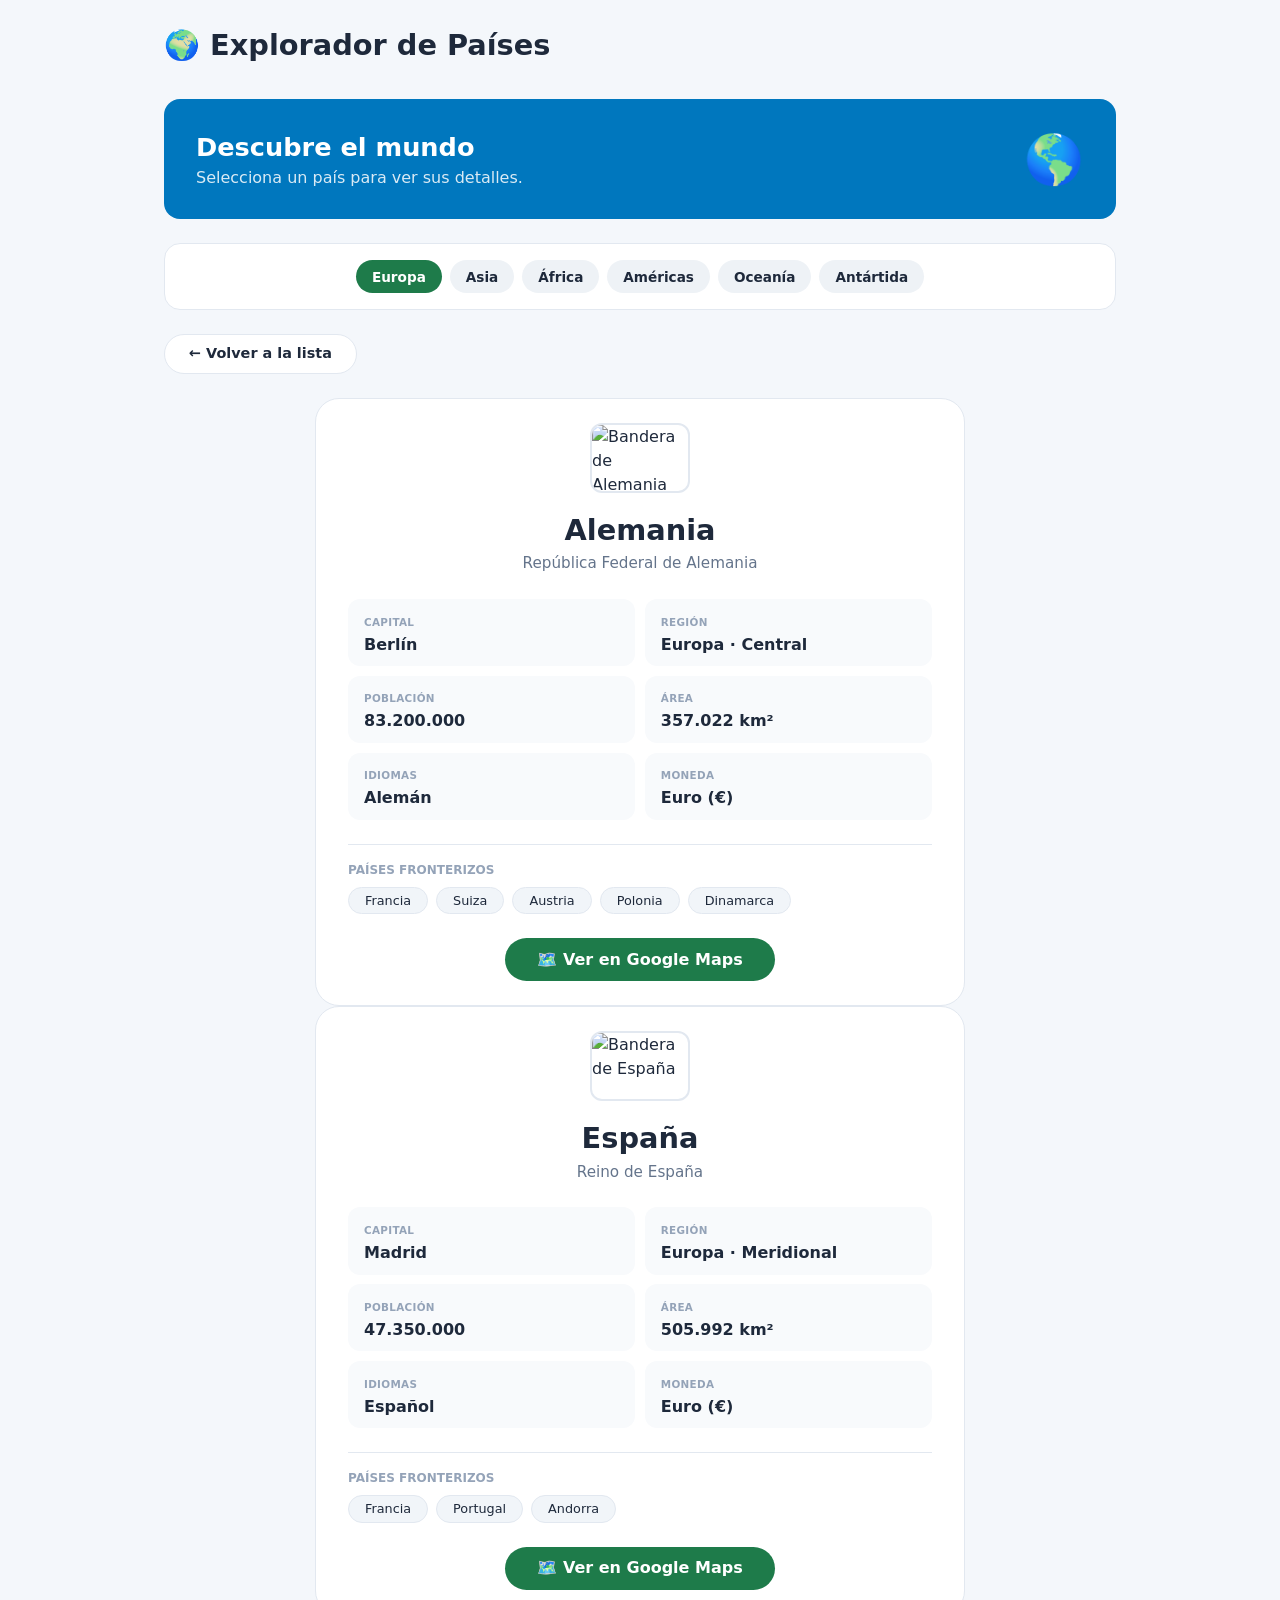
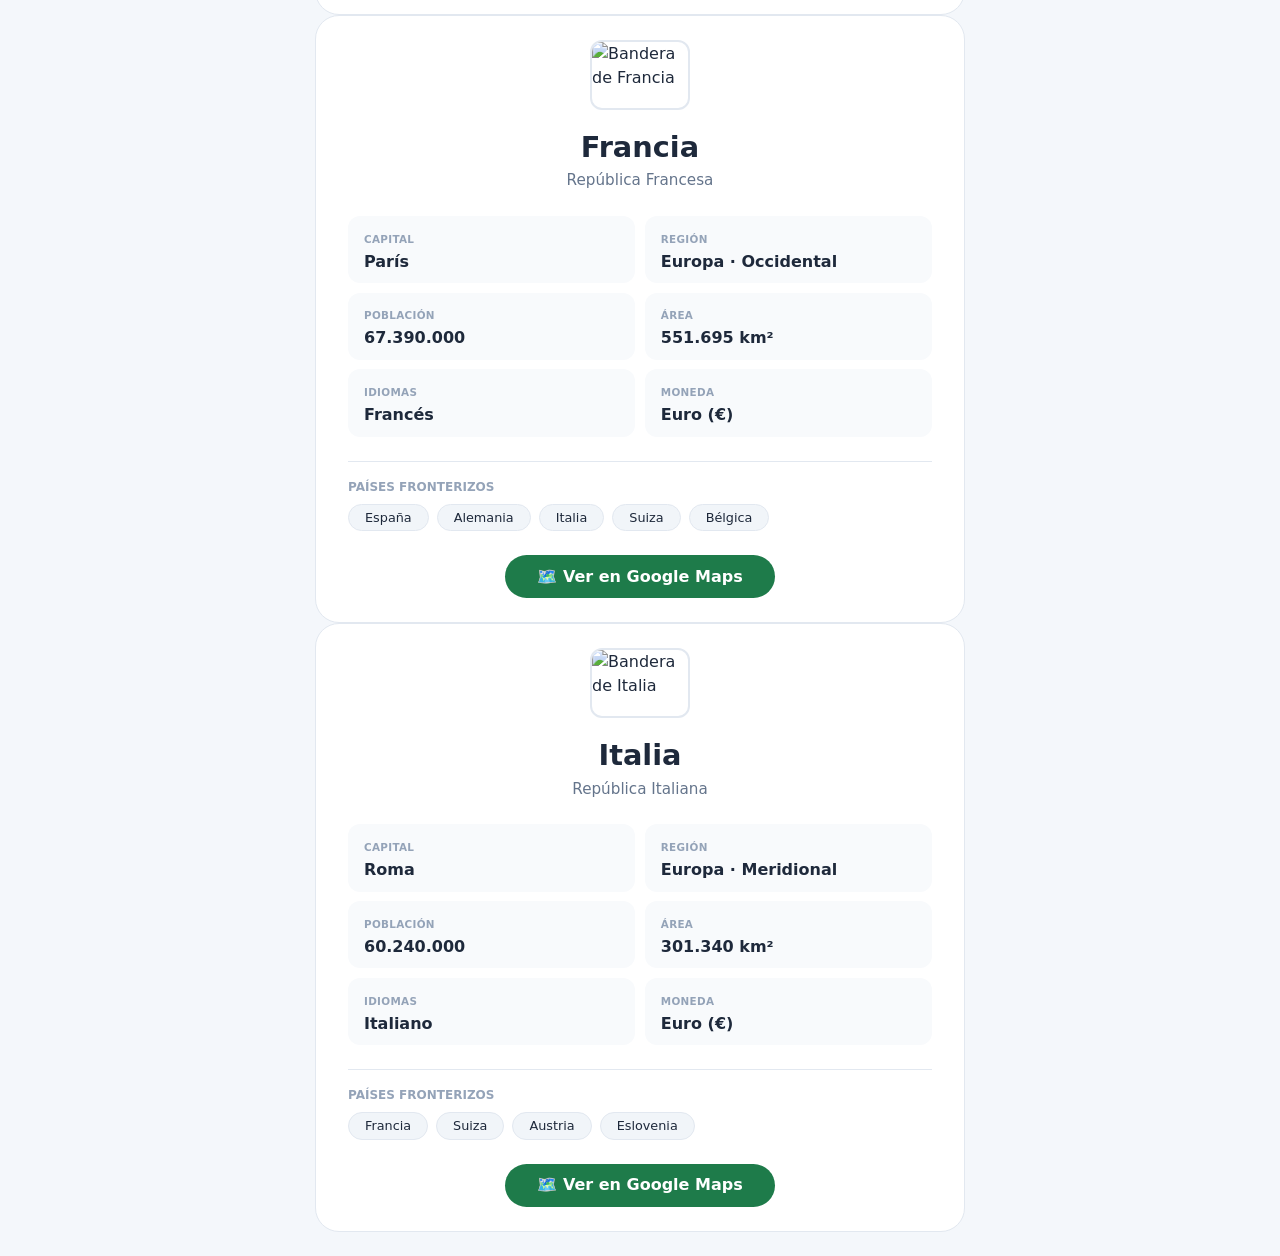
==== PWAEjemplo1Paises/WWWROOT/index.html @ dd1b7ba0 "Agregar archivos de proyecto." ====
<!DOCTYPE html>
<html lang="es">
<head>
    <meta charset="UTF-8" />
    <meta name="viewport" content="width=device-width, initial-scale=1.0" />
    <title>Explorador de Países</title>
    <link rel="stylesheet" href="css/styles.css" />
</head>
<body>

    <header>
        <h1>🌍 Explorador de Países</h1>
    </header>

    <section class="main">
        <div class="hero">
            <div>
                <h2>Descubre el mundo</h2>
                <p>Selecciona un país para ver sus detalles.</p>
            </div>
            <div style="font-size:3rem;">🌎</div>
        </div>

        <div class="filters">
            <a href="#" class="active" data-region="Europe">Europa</a>
            <a href="#" data-region="Asia">Asia</a>
            <a href="#" data-region="Africa">África</a>
            <a href="#" data-region="Americas">Américas</a>
            <a href="#" data-region="Oceania">Oceanía</a>
            <a href="#" data-region="Polar">Antártida</a>
        </div>

        <div class="country-grid">
           
           
        </div>
    </section>

    <template id="plantillas">
        <a href="#pais_espana" class="country-card">
            <div class="flag"><img src="https://flagcdn.com/es.svg" /></div>
            <div class="info"><h3>España</h3><p>📍 Madrid</p></div>
            <span class="arrow">→</span>
        </a>
    </template>
    <section class="FichaPaises">
        <a href="index.html" class="back-link">← Volver a la lista</a>

        <article class="detail-card" id="pais_alemania">
            <div class="flag-big"><img src="https://flagcdn.com/de.svg" alt="Bandera de Alemania" /></div>
            <h2>Alemania</h2>
            <p class="official-name">República Federal de Alemania</p>
            <div class="detail-grid">
                <div class="item"><span class="label">Capital</span><div class="value">Berlín</div></div>
                <div class="item"><span class="label">Región</span><div class="value">Europa · Central</div></div>
                <div class="item"><span class="label">Población</span><div class="value">83.200.000</div></div>
                <div class="item"><span class="label">Área</span><div class="value">357.022 km²</div></div>
                <div class="item"><span class="label">Idiomas</span><div class="value">Alemán</div></div>
                <div class="item"><span class="label">Moneda</span><div class="value">Euro (€)</div></div>
            </div>
            <div class="border-countries">
                <h4>Países fronterizos</h4>
                <div class="border-tags">
                    <a href="pais-francia.html">Francia</a>
                    <span>Suiza</span>
                    <span>Austria</span>
                    <span>Polonia</span>
                    <span>Dinamarca</span>
                </div>
            </div>
            <div class="detail-actions">
                <a href="https://www.google.com/maps/search/?api=1&query=Argentina" target="_blank">🗺️ Ver en Google Maps</a>
            </div>
        </article>

        <article class="detail-card" id="pais_espana">
            <div class="flag-big"><img src="https://flagcdn.com/es.svg" alt="Bandera de España" /></div>
            <h2>España</h2>
            <p class="official-name">Reino de España</p>
            <div class="detail-grid">
                <div class="item"><span class="label">Capital</span><div class="value">Madrid</div></div>
                <div class="item"><span class="label">Región</span><div class="value">Europa · Meridional</div></div>
                <div class="item"><span class="label">Población</span><div class="value">47.350.000</div></div>
                <div class="item"><span class="label">Área</span><div class="value">505.992 km²</div></div>
                <div class="item"><span class="label">Idiomas</span><div class="value">Español</div></div>
                <div class="item"><span class="label">Moneda</span><div class="value">Euro (€)</div></div>
            </div>
            <div class="border-countries">
                <h4>Países fronterizos</h4>
                <div class="border-tags">
                    <a href="pais-francia.html">Francia</a>
                    <span>Portugal</span>
                    <span>Andorra</span>
                </div>
            </div>
            <div class="detail-actions">
                <a href="https://www.google.com/maps/search/?api=1&query=Espana" target="_blank">🗺️ Ver en Google Maps</a>
            </div>
        </article>

        <article class="detail-card" id="pais_francia">
            <div class="flag-big"><img src="https://flagcdn.com/fr.svg" alt="Bandera de Francia" /></div>
            <h2>Francia</h2>
            <p class="official-name">República Francesa</p>
            <div class="detail-grid">
                <div class="item"><span class="label">Capital</span><div class="value">París</div></div>
                <div class="item"><span class="label">Región</span><div class="value">Europa · Occidental</div></div>
                <div class="item"><span class="label">Población</span><div class="value">67.390.000</div></div>
                <div class="item"><span class="label">Área</span><div class="value">551.695 km²</div></div>
                <div class="item"><span class="label">Idiomas</span><div class="value">Francés</div></div>
                <div class="item"><span class="label">Moneda</span><div class="value">Euro (€)</div></div>
            </div>
            <div class="border-countries">
                <h4>Países fronterizos</h4>
                <div class="border-tags">
                    <a href="pais-espana.html">España</a>
                    <a href="pais-alemania.html">Alemania</a>
                    <a href="pais-italia.html">Italia</a>
                    <span>Suiza</span>
                    <span>Bélgica</span>
                </div>
            </div>
            <div class="detail-actions">
                <a href="https://www.google.com/maps/search/?api=1&query=Francia" target="_blank">🗺️ Ver en Google Maps</a>
            </div>
        </article>

        <article class="detail-card" id="pais_italia">
            <div class="flag-big"><img src="https://flagcdn.com/it.svg" alt="Bandera de Italia" /></div>
            <h2>Italia</h2>
            <p class="official-name">República Italiana</p>
            <div class="detail-grid">
                <div class="item"><span class="label">Capital</span><div class="value">Roma</div></div>
                <div class="item"><span class="label">Región</span><div class="value">Europa · Meridional</div></div>
                <div class="item"><span class="label">Población</span><div class="value">60.240.000</div></div>
                <div class="item"><span class="label">Área</span><div class="value">301.340 km²</div></div>
                <div class="item"><span class="label">Idiomas</span><div class="value">Italiano</div></div>
                <div class="item"><span class="label">Moneda</span><div class="value">Euro (€)</div></div>
            </div>
            <div class="border-countries">
                <h4>Países fronterizos</h4>
                <div class="border-tags">
                    <a href="pais-francia.html">Francia</a>
                    <span>Suiza</span>
                    <span>Austria</span>
                    <span>Eslovenia</span>
                </div>
            </div>
            <div class="detail-actions">
                <a href="https://www.google.com/maps/search/?api=1&query=Italia" target="_blank">🗺️ Ver en Google Maps</a>
            </div>
        </article>
    </section>

    <script>

        const plantillas = document.querySelector("#plantillas");

        const apikey ="rc_live_ab350b520e82412db0601163b8aa3f0e"
        const cards = document.querySelectorAll(".detail-card");
        const cardSection = document.querySelector(".FichaPaises");
        const mainSection = document.querySelector(".main");


        document.querySelector(".filters").addEventListener("click",async function (e) {
            if (e.target.tagName==="A") {
                let region = e.target.dataset.region;
                await descargarPorRegion(region);
            }
        });

        async function descargarPorRegion(region) {
            const response = await fetch(
                `https://countries.dev/region/${region}`               
            );
            if (response.ok) {

                var clon = plantillas.content.querySelector(".country-card").cloneNode(true);

                const data = await response.json();
                console.log(data);

            }
        }


        function route() {
            let hash = window.location.hash;

            for (let c of cards) {
                if ("#"+c.id==hash) {
                    c.style.display = "block";
                    mainSection.style.display = "none";
                    cardSection.style.display = "block";
                }
            }
           
        }

        window.addEventListener("hashchange", function() {
            route();
        });
    </script>

</body>
</html>
---- PWAEjemplo1Paises/WWWROOT/css/styles.css ----
* {
    margin: 0;
    padding: 0;
    box-sizing: border-box;
}

body {
    font-family: system-ui, -apple-system, sans-serif;
    background: #f4f7fb;
    color: #1e293b;
    line-height: 1.5;
    padding: 1.5rem;
    max-width: 1000px;
    margin: 0 auto;
}

header {
    margin-bottom: 2rem;
}
header h1 {
    font-size: 1.8rem;
    font-weight: 700;
    display: flex;
    align-items: center;
    gap: 0.5rem;
}

#view-list {
    display: block;
}
#view-detail {
    display: none;
}

.hero {
    background: #0077be;
    color: white;
    padding: 1.5rem 2rem;
    border-radius: 1rem;
    margin-bottom: 1.5rem;
    display: flex;
    justify-content: space-between;
    align-items: center;
}
.hero h2 {
    font-size: 1.6rem;
    font-weight: 700;
}
.hero p {
    opacity: 0.85;
}

.filters {
    background: white;
    padding: 1rem 1.5rem;
    border-radius: 1rem;
    border: 1px solid #e2e8f0;
    margin-bottom: 1.5rem;
    display: flex;
    flex-wrap: wrap;
    justify-content: center;
    gap: 0.5rem;
}
.filters a {
    padding: 0.4rem 1rem;
    border-radius: 999px;
    background: #eef2f6;
    text-decoration: none;
    color: #1e293b;
    font-weight: 600;
    font-size: 0.85rem;
}
.filters a.active {
    background: #1e7b4a;
    color: white;
}

.country-grid {
    display: grid;
    grid-template-columns: repeat(auto-fill, minmax(200px, 1fr));
    gap: 1rem;
}

.country-card {
    background: white;
    border-radius: 1rem;
    padding: 1rem 1.2rem;
    border: 1px solid #e2e8f0;
    display: flex;
    align-items: center;
    gap: 0.8rem;
    text-decoration: none;
    color: #1e293b;
    transition: 0.15s;
    cursor: pointer;
}
.country-card:hover {
    transform: translateY(-3px);
    box-shadow: 0 6px 20px rgba(0,0,0,0.06);
    border-color: #0077be;
}
.country-card .flag {
    width: 44px;
    height: 44px;
    border-radius: 50%;
    overflow: hidden;
    background: #eef2f6;
    border: 2px solid #e2e8f0;
    flex-shrink: 0;
}
.country-card .flag img {
    width: 100%;
    height: 100%;
    object-fit: cover;
}
.country-card .info h3 {
    font-size: 1rem;
    font-weight: 700;
}
.country-card .info p {
    font-size: 0.75rem;
    color: #64748b;
}
.country-card .arrow {
    margin-left: auto;
    color: #94a3b8;
    font-size: 1.2rem;
}

.back-link {
    display: inline-block;
    margin-bottom: 1.5rem;
    padding: 0.5rem 1.5rem;
    background: white;
    border: 1px solid #e2e8f0;
    border-radius: 999px;
    text-decoration: none;
    color: #1e293b;
    font-weight: 600;
    font-size: 0.9rem;
    cursor: pointer;
}
.back-link:hover {
    background: #f1f5f9;
}

.detail-card {
    background: white;
    border-radius: 1.5rem;
    padding: 1.5rem 2rem;
    border: 1px solid #e2e8f0;
    max-width: 650px;
    margin: 0 auto;
}
.detail-card .flag-big {
    width: 100px;
    height: 70px;
    border-radius: 0.75rem;
    overflow: hidden;
    border: 2px solid #e2e8f0;
    margin: 0 auto 1rem;
}
.detail-card .flag-big img {
    width: 100%;
    height: 100%;
    object-fit: cover;
}
.detail-card h2 {
    text-align: center;
    font-size: 1.8rem;
    font-weight: 700;
}
.detail-card .official-name {
    text-align: center;
    color: #64748b;
    font-size: 0.95rem;
    margin-bottom: 1.5rem;
}
.detail-grid {
    display: grid;
    grid-template-columns: 1fr 1fr;
    gap: 0.6rem;
    margin: 1.5rem 0;
}
.detail-grid .item {
    background: #f8fafc;
    padding: 0.6rem 1rem;
    border-radius: 0.75rem;
}
.detail-grid .item .label {
    font-size: 0.65rem;
    text-transform: uppercase;
    font-weight: 700;
    color: #94a3b8;
    letter-spacing: 0.03em;
}
.detail-grid .item .value {
    font-weight: 600;
}

.border-countries {
    border-top: 1px solid #e2e8f0;
    padding-top: 1rem;
    margin: 1rem 0 0.5rem;
}
.border-countries h4 {
    font-size: 0.75rem;
    text-transform: uppercase;
    color: #94a3b8;
    margin-bottom: 0.5rem;
}
.border-tags {
    display: flex;
    flex-wrap: wrap;
    gap: 0.5rem;
}
.border-tags a,
.border-tags span {
    background: #f1f5f9;
    padding: 0.2rem 1rem;
    border-radius: 999px;
    text-decoration: none;
    color: #1e293b;
    font-size: 0.8rem;
    font-weight: 500;
    border: 1px solid #e2e8f0;
    display: inline-block;
}
.border-tags a:hover {
    background: #0077be;
    color: white;
    border-color: #0077be;
}

.detail-actions {
    margin-top: 1.5rem;
    text-align: center;
}
.detail-actions a {
    background: #1e7b4a;
    color: white;
    padding: 0.6rem 2rem;
    border-radius: 999px;
    text-decoration: none;
    font-weight: 600;
    display: inline-block;
}
.detail-actions a:hover {
    background: #2a9d6e;
}

/* Ocultar todos los detalles por defecto (para las versiones SPA) */
.pais-detail {
    display: none;
}

@media (max-width: 640px) {
    .hero { flex-direction: column; text-align: center; }
    .detail-grid { grid-template-columns: 1fr; }
    .country-grid { grid-template-columns: 1fr; }
}


/*.detail-card, .FichaPaises {
    display: none;
}*/
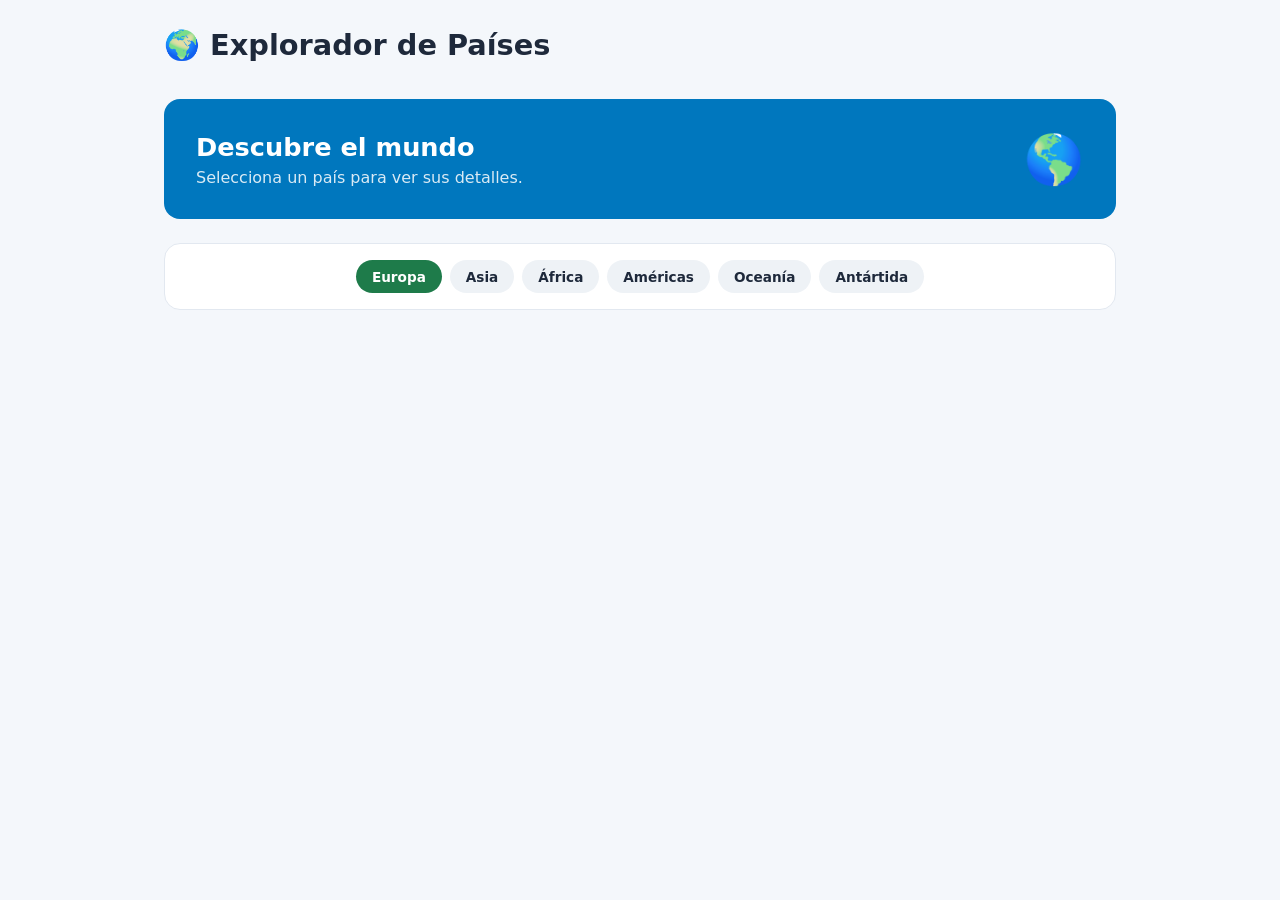
==== commit 54bd5257: "Solucionado y funcionando" ====
--- a/PWAEjemplo1Paises/WWWROOT/index.html
+++ b/PWAEjemplo1Paises/WWWROOT/index.html
@@ -22,7 +22,7 @@
         </div>
 
         <div class="filters">
-            <a href="#" class="active" data-region="Europe">Europa</a>
+            <a href="#" data-region="Europe">Europa</a>
             <a href="#" data-region="Asia">Asia</a>
             <a href="#" data-region="Africa">África</a>
             <a href="#" data-region="Americas">Américas</a>
@@ -31,8 +31,8 @@
         </div>
 
         <div class="country-grid">
-           
-           
+
+
         </div>
     </section>
 
@@ -46,7 +46,7 @@
     <section class="FichaPaises">
         <a href="index.html" class="back-link">← Volver a la lista</a>
 
-        <article class="detail-card" id="pais_alemania">
+        <article class="detail-card" id="pais">
             <div class="flag-big"><img src="https://flagcdn.com/de.svg" alt="Bandera de Alemania" /></div>
             <h2>Alemania</h2>
             <p class="official-name">República Federal de Alemania</p>
@@ -57,147 +57,122 @@
                 <div class="item"><span class="label">Área</span><div class="value">357.022 km²</div></div>
                 <div class="item"><span class="label">Idiomas</span><div class="value">Alemán</div></div>
                 <div class="item"><span class="label">Moneda</span><div class="value">Euro (€)</div></div>
-            </div>
-            <div class="border-countries">
-                <h4>Países fronterizos</h4>
-                <div class="border-tags">
-                    <a href="pais-francia.html">Francia</a>
-                    <span>Suiza</span>
-                    <span>Austria</span>
-                    <span>Polonia</span>
-                    <span>Dinamarca</span>
-                </div>
-            </div>
+            </div>           
             <div class="detail-actions">
                 <a href="https://www.google.com/maps/search/?api=1&query=Argentina" target="_blank">🗺️ Ver en Google Maps</a>
             </div>
         </article>
 
-        <article class="detail-card" id="pais_espana">
-            <div class="flag-big"><img src="https://flagcdn.com/es.svg" alt="Bandera de España" /></div>
-            <h2>España</h2>
-            <p class="official-name">Reino de España</p>
-            <div class="detail-grid">
-                <div class="item"><span class="label">Capital</span><div class="value">Madrid</div></div>
-                <div class="item"><span class="label">Región</span><div class="value">Europa · Meridional</div></div>
-                <div class="item"><span class="label">Población</span><div class="value">47.350.000</div></div>
-                <div class="item"><span class="label">Área</span><div class="value">505.992 km²</div></div>
-                <div class="item"><span class="label">Idiomas</span><div class="value">Español</div></div>
-                <div class="item"><span class="label">Moneda</span><div class="value">Euro (€)</div></div>
-            </div>
-            <div class="border-countries">
-                <h4>Países fronterizos</h4>
-                <div class="border-tags">
-                    <a href="pais-francia.html">Francia</a>
-                    <span>Portugal</span>
-                    <span>Andorra</span>
-                </div>
-            </div>
-            <div class="detail-actions">
-                <a href="https://www.google.com/maps/search/?api=1&query=Espana" target="_blank">🗺️ Ver en Google Maps</a>
-            </div>
-        </article>
-
-        <article class="detail-card" id="pais_francia">
-            <div class="flag-big"><img src="https://flagcdn.com/fr.svg" alt="Bandera de Francia" /></div>
-            <h2>Francia</h2>
-            <p class="official-name">República Francesa</p>
-            <div class="detail-grid">
-                <div class="item"><span class="label">Capital</span><div class="value">París</div></div>
-                <div class="item"><span class="label">Región</span><div class="value">Europa · Occidental</div></div>
-                <div class="item"><span class="label">Población</span><div class="value">67.390.000</div></div>
-                <div class="item"><span class="label">Área</span><div class="value">551.695 km²</div></div>
-                <div class="item"><span class="label">Idiomas</span><div class="value">Francés</div></div>
-                <div class="item"><span class="label">Moneda</span><div class="value">Euro (€)</div></div>
-            </div>
-            <div class="border-countries">
-                <h4>Países fronterizos</h4>
-                <div class="border-tags">
-                    <a href="pais-espana.html">España</a>
-                    <a href="pais-alemania.html">Alemania</a>
-                    <a href="pais-italia.html">Italia</a>
-                    <span>Suiza</span>
-                    <span>Bélgica</span>
-                </div>
-            </div>
-            <div class="detail-actions">
-                <a href="https://www.google.com/maps/search/?api=1&query=Francia" target="_blank">🗺️ Ver en Google Maps</a>
-            </div>
-        </article>
-
-        <article class="detail-card" id="pais_italia">
-            <div class="flag-big"><img src="https://flagcdn.com/it.svg" alt="Bandera de Italia" /></div>
-            <h2>Italia</h2>
-            <p class="official-name">República Italiana</p>
-            <div class="detail-grid">
-                <div class="item"><span class="label">Capital</span><div class="value">Roma</div></div>
-                <div class="item"><span class="label">Región</span><div class="value">Europa · Meridional</div></div>
-                <div class="item"><span class="label">Población</span><div class="value">60.240.000</div></div>
-                <div class="item"><span class="label">Área</span><div class="value">301.340 km²</div></div>
-                <div class="item"><span class="label">Idiomas</span><div class="value">Italiano</div></div>
-                <div class="item"><span class="label">Moneda</span><div class="value">Euro (€)</div></div>
-            </div>
-            <div class="border-countries">
-                <h4>Países fronterizos</h4>
-                <div class="border-tags">
-                    <a href="pais-francia.html">Francia</a>
-                    <span>Suiza</span>
-                    <span>Austria</span>
-                    <span>Eslovenia</span>
-                </div>
-            </div>
-            <div class="detail-actions">
-                <a href="https://www.google.com/maps/search/?api=1&query=Italia" target="_blank">🗺️ Ver en Google Maps</a>
-            </div>
-        </article>
+        
     </section>
 
     <script>
 
         const plantillas = document.querySelector("#plantillas");
+        const grid = document.querySelector(".country-grid");
+        const paiscard = document.querySelector(".detail-card");
 
-        const apikey ="rc_live_ab350b520e82412db0601163b8aa3f0e"
+
         const cards = document.querySelectorAll(".detail-card");
         const cardSection = document.querySelector(".FichaPaises");
         const mainSection = document.querySelector(".main");
 
+        let active;
 
-        document.querySelector(".filters").addEventListener("click",async function (e) {
-            if (e.target.tagName==="A") {
+        document.querySelector(".filters").addEventListener("click", async function (e) {
+            if (e.target.tagName === "A") {
                 let region = e.target.dataset.region;
+
+                if (active) {
+                    active.classList.remove("active")
+                }
+
+                e.target.classList.add("active")
+                active = e.target;
+
                 await descargarPorRegion(region);
             }
         });
 
+        document.querySelector(".filters").firstElementChild.click();
+
         async function descargarPorRegion(region) {
             const response = await fetch(
-                `https://countries.dev/region/${region}`               
+                `https://countries.dev/region/${region}`
             );
             if (response.ok) {
 
-                var clon = plantillas.content.querySelector(".country-card").cloneNode(true);
 
-                const data = await response.json();
-                console.log(data);
+                let data = await response.json();
+                let fragment = document.createDocumentFragment();
+
+
+                for (let p of data) {
+                    let clon = plantillas.content.cloneNode(true);
+                    clon.querySelector(".country-card").href = "#pais-" + p.name.toLowerCase().replaceAll(" ", "-");
+                    clon.querySelector(".flag img").src = p.flags.png;
+                    clon.querySelector(".info h3").textContent = p.name;
+                    clon.querySelector(".info p").textContent = "📍 " + p.capital;
+                    fragment.append(clon);
+                }
+                grid.replaceChildren(fragment);
 
             }
         }
 
+        grid.addEventListener("click", async function (e) {
+            let nodo = e.target.closest(".country-card");
+            if (nodo) {
+                e.preventDefault();
+                let nombrePais = nodo.querySelector("h3").textContent;
+                await descargarPais(nombrePais);
+                window.location.hash = nodo.hash;
+
+            }
+        });
+
+        async function descargarPais(name) {
+            let response = await fetch(
+                `https://countries.dev/name/${name}`
+            );
+            if (response.ok) {
+                let data = await response.json();
+
+                data = data[0];
+
+                paiscard.querySelector(".flag-big img").src = data.flags.png;
+                paiscard.querySelector("h2").textContent = data.name;
+                paiscard.querySelector(".official-name").textContent = data.nativeName;
+
+               let detalles = paiscard.querySelectorAll(".detail-grid .value");
+                detalles[0].textContent = data.capital;
+                detalles[1].textContent = data.subregion;
+                detalles[2].textContent = data.population.toLocaleString();
+                detalles[3].textContent = data.area.toLocaleString() + " km²";
+                detalles[4].textContent = data.languages.map(x=>x.name).join(", ");
+                detalles[5].textContent = data.currencies.map(c => c.name).join(", ");
+                paiscard.querySelector(".detail-actions a").href = `https://www.google.com/maps/search/?api=1&query=${data.name}`;
+
+                paiscard.id = "pais-" + encodeURIComponent(data.name.toLowerCase().replaceAll(" ", "-"));
+
+                
+            }
+        }
 
         function route() {
             let hash = window.location.hash;
 
             for (let c of cards) {
-                if ("#"+c.id==hash) {
+                if ("#" + c.id == hash) {
                     c.style.display = "block";
                     mainSection.style.display = "none";
                     cardSection.style.display = "block";
+                    break;
                 }
             }
-           
         }
 
-        window.addEventListener("hashchange", function() {
+        window.addEventListener("hashchange", function () {
             route();
         });
     </script>
--- a/PWAEjemplo1Paises/WWWROOT/css/styles.css
+++ b/PWAEjemplo1Paises/WWWROOT/css/styles.css
@@ -261,6 +261,6 @@
 }
 
 
-/*.detail-card, .FichaPaises {
+.detail-card, .FichaPaises {
     display: none;
-}*/+}
